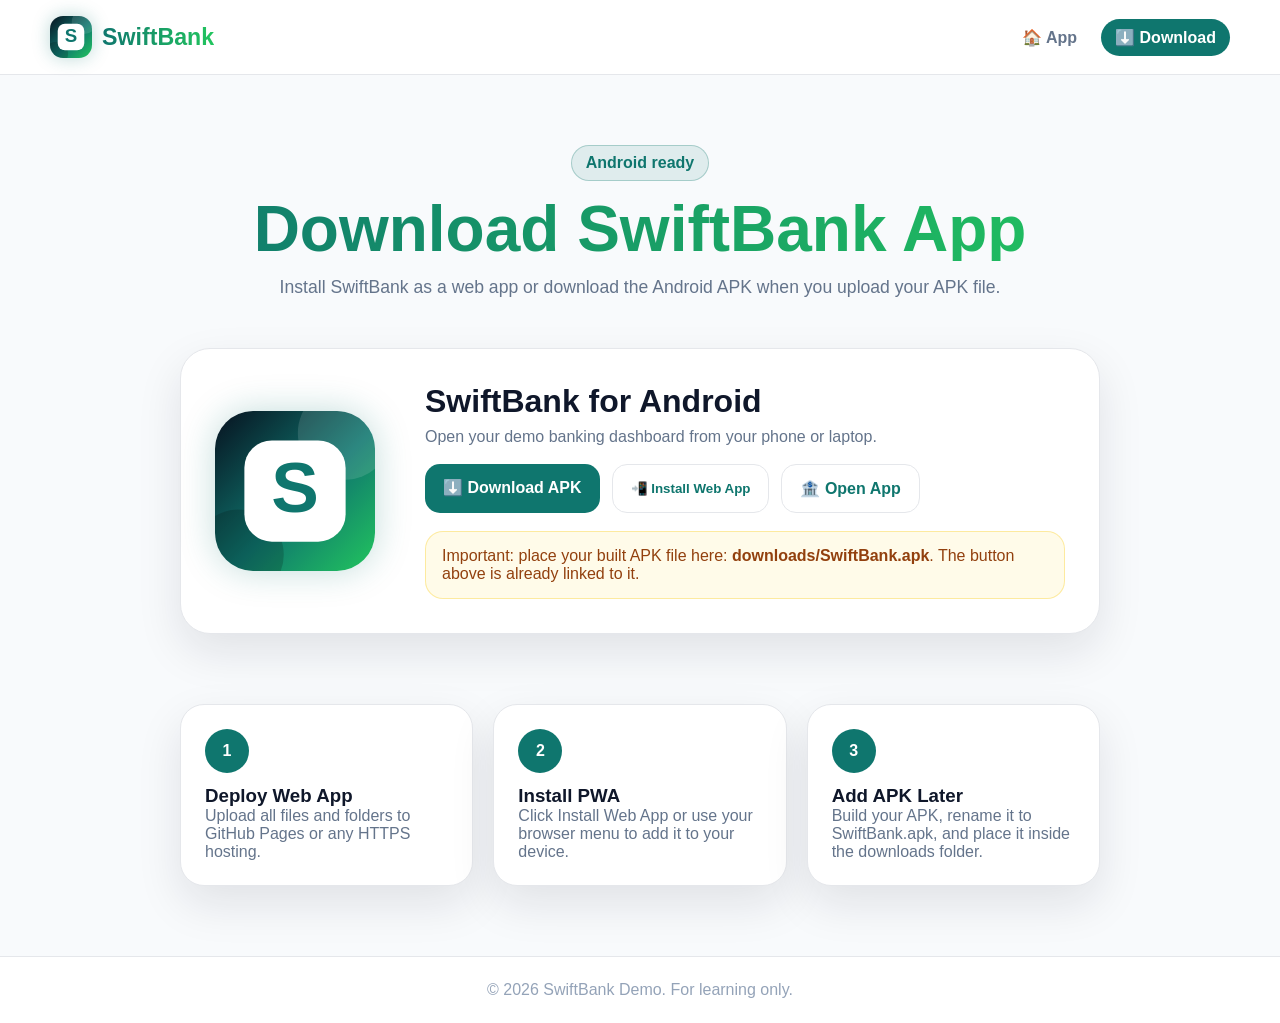
==== download.html @ e8e4bf9a "Add files via upload" ====
<!DOCTYPE html>
<html lang="en">
<head>
  <link rel="icon" type="image/svg+xml" href="assets/swiftbank-logo.svg">
  <link rel="manifest" href="manifest.json">
  <meta name="theme-color" content="#0f766e">
  <meta name="apple-mobile-web-app-capable" content="yes">
  <meta name="mobile-web-app-capable" content="yes">
  <meta charset="UTF-8">
  <meta name="viewport" content="width=device-width, initial-scale=1.0, viewport-fit=cover">
  <title>Download SwiftBank App</title>
  <link rel="stylesheet" href="style.css">
</head>
<body>
  <header class="site-header">
    <nav class="navbar">
      <a href="index.html" class="nav-logo">
        <img src="assets/swiftbank-logo.svg" alt="SwiftBank Logo">
        <span>SwiftBank</span>
      </a>
      <button class="menu-toggle" aria-label="Open navigation menu"><span></span><span></span><span></span></button>
      <ul class="nav-menu">
        <li><a href="index.html" class="nav-link">🏠 App</a></li>
        <li><a href="download.html" class="nav-link active">⬇️ Download</a></li>
      </ul>
    </nav>
  </header>

  <main>
    <section class="download-hero">
      <span class="eyebrow">Android ready</span>
      <h1>Download SwiftBank App</h1>
      <p>Install SwiftBank as a web app or download the Android APK when you upload your APK file.</p>
    </section>

    <section class="download-card">
      <img class="app-icon" src="assets/swiftbank-logo.svg" alt="SwiftBank App Logo">
      <div class="download-info">
        <h2>SwiftBank for Android</h2>
        <p>Open your demo banking dashboard from your phone or laptop.</p>
        <div class="button-row">
          <a class="btn btn-primary" href="downloads/SwiftBank.apk" download>⬇️ Download APK</a>
          <button class="btn btn-ghost" id="pwaInstallBtn">📲 Install Web App</button>
          <a class="btn btn-ghost" href="index.html">🏦 Open App</a>
        </div>
        <div class="notice">
          Important: place your built APK file here: <strong>downloads/SwiftBank.apk</strong>. The button above is already linked to it.
        </div>
      </div>
    </section>

    <section class="steps">
      <article class="step"><span>1</span><h3>Deploy Web App</h3><p>Upload all files and folders to GitHub Pages or any HTTPS hosting.</p></article>
      <article class="step"><span>2</span><h3>Install PWA</h3><p>Click Install Web App or use your browser menu to add it to your device.</p></article>
      <article class="step"><span>3</span><h3>Add APK Later</h3><p>Build your APK, rename it to SwiftBank.apk, and place it inside the downloads folder.</p></article>
    </section>
  </main>

  <footer class="footer">© 2026 SwiftBank Demo. For learning only.</footer>

  <script>
    const toggle=document.querySelector(".menu-toggle");
    const menu=document.querySelector(".nav-menu");
    if(toggle&&menu){toggle.addEventListener("click",()=>menu.classList.toggle("show"));}

    const pwaInstallBtn=document.getElementById("pwaInstallBtn");
    let deferredPrompt=null;

    window.addEventListener("beforeinstallprompt",(event)=>{
      event.preventDefault();
      deferredPrompt=event;
      if(pwaInstallBtn)pwaInstallBtn.style.display="inline-block";
    });

    if(pwaInstallBtn){
      pwaInstallBtn.addEventListener("click",async()=>{
        if(!deferredPrompt){
          alert("Use your browser menu and choose 'Add to Home screen' or 'Install app'.");
          return;
        }
        deferredPrompt.prompt();
        await deferredPrompt.userChoice;
        deferredPrompt=null;
      });
    }

    if("serviceWorker" in navigator){
      window.addEventListener("load",()=>navigator.serviceWorker.register("service-worker.js").catch(()=>{}));
    }
  </script>
</body>
</html>
---- style.css ----
*{margin:0;padding:0;box-sizing:border-box}
:root{--bg:#020617;--panel:#fff;--soft:#f1f5f9;--text:#0f172a;--muted:#64748b;--green:#0f766e;--green2:#22c55e;--dark:#07111f;--red:#dc2626;--border:#e5e7eb;--shadow:0 18px 45px rgba(15,23,42,.10)}
body{font-family:"Segoe UI",Arial,sans-serif;min-height:100vh;background:#f8fafc;color:var(--text);overflow-x:hidden}
.site-header{position:sticky;top:0;z-index:50;background:rgba(255,255,255,.92);backdrop-filter:blur(18px);border-bottom:1px solid var(--border)}
.navbar{width:min(1180px,94%);margin:auto;min-height:74px;display:flex;align-items:center;justify-content:space-between}
.nav-logo{display:flex;align-items:center;gap:10px;text-decoration:none;color:var(--text);font-size:1.45rem;font-weight:900}
.nav-logo img{width:42px;height:42px;border-radius:13px;box-shadow:0 0 18px rgba(15,118,110,.28)}
.nav-logo span{background:linear-gradient(90deg,var(--green),var(--green2));-webkit-background-clip:text;-webkit-text-fill-color:transparent}
.nav-menu{list-style:none;display:flex;gap:10px;align-items:center}.nav-link{color:var(--muted);text-decoration:none;padding:10px 14px;border-radius:999px;font-weight:800;transition:.25s}.nav-link:hover,.nav-link.active{color:white;background:var(--green)}
.menu-toggle{display:none;background:transparent;border:0;cursor:pointer}.menu-toggle span{display:block;width:26px;height:3px;background:var(--text);margin:5px 0;border-radius:99px}
.page{min-height:calc(100vh - 74px);display:none}.page.active{display:block}
.btn{border:0;border-radius:15px;padding:14px 18px;font-weight:900;cursor:pointer;transition:.25s;text-decoration:none;display:inline-block;text-align:center}
.btn-primary{background:var(--green);color:white}.btn-primary:hover{background:#115e59;transform:translateY(-2px)}
.btn-dark{background:#111827;color:white}.btn-dark:hover{transform:translateY(-2px)}
.btn-ghost{background:white;color:var(--green);border:1px solid var(--border)}.btn-ghost:hover{border-color:var(--green);transform:translateY(-2px)}
.btn-danger{background:#fee2e2;color:#991b1b;margin-top:12px}
.login-page{min-height:100vh;display:none;align-items:center;justify-content:center;padding:20px;background:radial-gradient(circle at 20% 15%,rgba(34,197,94,.22),transparent 28%),linear-gradient(135deg,#07111f,#0f766e)}
.login-page.active{display:flex}.login-card{width:100%;max-width:430px;min-height:700px;border-radius:30px;padding:30px 24px;background:linear-gradient(160deg,#06202e,#0f766e);color:white;box-shadow:0 25px 80px rgba(0,0,0,.35);display:flex;flex-direction:column;justify-content:center;position:relative;overflow:hidden}.login-card:before{content:"";position:absolute;width:230px;height:230px;right:-80px;top:-80px;border-radius:50%;background:rgba(255,255,255,.08)}.login-content{position:relative;z-index:2}.brand{text-align:center;margin-bottom:32px}.brand-logo{width:82px;height:82px;margin:0 auto 14px}.brand-logo img{width:100%;height:100%;border-radius:24px;box-shadow:0 12px 35px rgba(0,0,0,.25)}.brand h1{font-size:32px}.brand p{color:#ccfbf1}.form-group{margin-bottom:16px}label{display:block;font-size:13px;margin-bottom:7px;font-weight:800}input,select{width:100%;padding:15px;border:1px solid #d1d5db;border-radius:15px;outline:0;font-size:15px;background:white}input:focus,select:focus{border-color:var(--green);box-shadow:0 0 0 3px rgba(15,118,110,.16)}.login-card input{border:0}.demo-note{margin-top:18px;font-size:12px;color:#ccfbf1;text-align:center;line-height:1.5}
.app-shell{min-height:calc(100vh - 74px)}.screen{display:none;animation:fadeIn .25s ease;padding:34px 34px 105px;min-height:calc(100vh - 74px)}.screen.active{display:block}@keyframes fadeIn{from{opacity:0;transform:translateY(8px)}to{opacity:1;transform:translateY(0)}}
.topbar{display:flex;align-items:center;justify-content:space-between;margin-bottom:22px;gap:15px}.user-box h2{font-size:28px}.user-box p{color:var(--muted);font-size:14px;margin-top:4px}.top-actions{display:flex;align-items:center;gap:10px}.install-small{display:none}.avatar{width:48px;height:48px;border-radius:50%;background:var(--green);color:white;display:grid;place-items:center;font-weight:900;flex-shrink:0}
.card{background:linear-gradient(135deg,#0f766e,#064e3b);color:white;border-radius:24px;padding:26px;box-shadow:0 15px 35px rgba(15,118,110,.25);margin-bottom:22px;position:relative;overflow:hidden;min-height:245px;display:flex;flex-direction:column;justify-content:space-between}.card:after{content:"";position:absolute;width:200px;height:200px;border-radius:50%;background:rgba(255,255,255,.08);right:-70px;top:-60px}.card small{color:#ccfbf1;font-size:14px}.balance-row{display:flex;justify-content:space-between;align-items:center;gap:14px;margin-top:12px;position:relative;z-index:2}.balance{font-size:48px;font-weight:900;letter-spacing:-1px;word-break:break-word}.hide-btn{background:rgba(255,255,255,.2);color:white;border:0;padding:10px 16px;border-radius:14px;cursor:pointer;font-size:14px;font-weight:800;min-width:80px;position:relative;z-index:3}.card-number{margin-top:25px;display:flex;justify-content:space-between;font-size:15px;letter-spacing:2px;color:#ecfeff;position:relative;z-index:2}
.quick-actions{display:grid;grid-template-columns:repeat(4,1fr);gap:16px;margin-bottom:22px}.action{background:white;border-radius:18px;padding:20px 12px;text-align:center;box-shadow:var(--shadow);cursor:pointer;transition:.2s;border:1px solid var(--border);min-height:120px;display:flex;flex-direction:column;justify-content:center}.action:hover{transform:translateY(-2px);border-color:var(--green)}.action span{font-size:34px;margin-bottom:8px}.action p{font-size:13px;color:#334155;font-weight:800}
.section-title{display:flex;justify-content:space-between;align-items:center;margin:12px 0}.section-title h3{font-size:20px}.section-title button{background:none;border:0;color:var(--green);font-weight:900;cursor:pointer}.transaction{display:flex;align-items:center;justify-content:space-between;background:white;border-radius:18px;padding:16px;margin-bottom:10px;box-shadow:0 8px 20px rgba(15,23,42,.05);gap:12px}.transaction-left{display:flex;align-items:center;gap:12px}.transaction-icon{width:44px;height:44px;border-radius:14px;display:grid;place-items:center;background:#ecfdf5;color:var(--green);font-size:20px;flex-shrink:0}.transaction-info h4{font-size:15px;margin-bottom:4px}.transaction-info p{font-size:12px;color:var(--muted)}.amount{font-weight:900;font-size:14px;white-space:nowrap}.credit{color:#16a34a}.debit{color:#dc2626}
.bottom-nav{position:fixed;bottom:0;left:0;width:100%;background:white;display:grid;grid-template-columns:repeat(4,1fr);border-top:1px solid var(--border);padding:8px 0 12px;z-index:5}.nav-item{text-align:center;color:#94a3b8;font-size:11px;cursor:pointer;font-weight:800}.nav-item span{display:block;font-size:20px;margin-bottom:4px}.nav-item.active{color:var(--green)}
.transfer-box,.settings-box,.analytics-box{background:white;padding:24px;border-radius:22px;box-shadow:var(--shadow);margin-bottom:16px;width:100%}.success-message,.danger-message{display:none;padding:13px;border-radius:14px;margin-bottom:15px;font-size:14px;font-weight:800}.success-message{background:#dcfce7;color:#166534}.danger-message{background:#fee2e2;color:#991b1b}.stat-grid{display:grid;grid-template-columns:repeat(4,1fr);gap:16px}.stat{background:var(--soft);border-radius:18px;padding:20px;min-height:130px;display:flex;flex-direction:column;justify-content:center}.stat p{color:var(--muted);font-size:13px;margin-bottom:8px}.stat h3{font-size:24px}.small-warning{font-size:12px;color:var(--muted);line-height:1.5;margin-top:12px;background:var(--soft);padding:12px;border-radius:14px}
.pin-modal,.loading-overlay{position:fixed;inset:0;display:none;align-items:center;justify-content:center;z-index:100;padding:20px}.pin-modal{background:rgba(15,23,42,.72)}.loading-overlay{background:rgba(6,32,46,.94);color:white;flex-direction:column;gap:14px}.pin-modal.active,.loading-overlay.active{display:flex}.pin-box{width:100%;max-width:360px;background:white;border-radius:24px;padding:22px;box-shadow:0 25px 70px rgba(0,0,0,.35)}.pin-box h3{font-size:20px;margin-bottom:6px}.pin-box p{font-size:13px;color:var(--muted);line-height:1.5;margin-bottom:16px}.modal-actions{display:grid;grid-template-columns:1fr 1fr;gap:10px;margin-top:10px}.spinner{width:44px;height:44px;border:4px solid rgba(255,255,255,.25);border-top-color:white;border-radius:50%;animation:spin .8s linear infinite}@keyframes spin{to{transform:rotate(360deg)}}
.download-hero{width:min(1050px,92%);margin:auto;padding:70px 0 30px;text-align:center}.eyebrow{display:inline-block;color:var(--green);background:rgba(15,118,110,.1);border:1px solid rgba(15,118,110,.28);padding:8px 14px;border-radius:999px;margin-bottom:16px;font-weight:900}.download-hero h1{font-size:clamp(2.3rem,5vw,4.4rem);line-height:1;margin-bottom:16px;background:linear-gradient(90deg,var(--green),var(--green2));-webkit-background-clip:text;-webkit-text-fill-color:transparent}.download-hero p{color:var(--muted);font-size:1.1rem;max-width:760px;margin:auto}.download-card{width:min(920px,92%);margin:20px auto 70px;padding:34px;border-radius:30px;background:white;border:1px solid var(--border);box-shadow:var(--shadow);display:grid;grid-template-columns:180px 1fr;gap:30px;align-items:center}.app-icon{width:160px;height:160px;border-radius:38px;box-shadow:0 0 35px rgba(15,118,110,.25)}.download-info h2{font-size:2rem;margin-bottom:8px}.download-info p{color:var(--muted);margin-bottom:18px}.button-row{display:flex;gap:12px;flex-wrap:wrap}.notice{margin-top:18px;padding:15px 16px;border-radius:18px;border:1px solid rgba(250,204,21,.35);background:rgba(250,204,21,.09);color:#92400e}.steps{width:min(920px,92%);margin:0 auto 70px;display:grid;grid-template-columns:repeat(3,1fr);gap:20px}.step{padding:24px;border-radius:24px;background:white;border:1px solid var(--border);box-shadow:var(--shadow)}.step span{display:grid;place-items:center;width:44px;height:44px;border-radius:50%;background:var(--green);color:white;font-weight:900;margin-bottom:12px}.step p{color:var(--muted)}
.footer{text-align:center;color:#94a3b8;padding:24px 10px;border-top:1px solid var(--border);background:white}
@media(min-width:760px){#homeScreen.active{display:grid;grid-template-columns:minmax(0,1.2fr) minmax(360px,.8fr);gap:28px;align-items:start}.home-left,.home-right{width:100%}#transferScreen .transfer-box{display:grid;grid-template-columns:repeat(2,1fr);gap:18px;align-items:end}#transferScreen .transfer-box .btn,#transferScreen .transfer-box .small-warning{grid-column:span 2}#analyticsScreen .analytics-box,#settingsScreen .settings-box{min-height:430px}}
@media(max-width:820px){.menu-toggle{display:block}.nav-menu{position:absolute;top:74px;left:4%;right:4%;display:none;flex-direction:column;padding:16px;background:white;border:1px solid var(--border);border-radius:18px;box-shadow:var(--shadow)}.nav-menu.show{display:flex}.download-card{grid-template-columns:1fr;text-align:center}.app-icon{margin:auto}.button-row{justify-content:center}.steps{grid-template-columns:1fr}}
@media(max-width:759px){.navbar{width:92%}.login-page{padding:0}.login-card{min-height:100vh;max-width:100%;border-radius:0}.screen{padding:24px 24px 90px}.user-box h2{font-size:22px}.topbar{align-items:flex-start}.top-actions{gap:6px}.install-small{padding:9px 10px;font-size:12px}.balance{font-size:32px}.card{min-height:auto;padding:22px}.quick-actions{grid-template-columns:repeat(4,1fr);gap:12px}.action{min-height:auto;padding:14px 8px}.action span{font-size:23px}.action p{font-size:11px}.stat-grid{grid-template-columns:repeat(2,1fr);gap:12px}.stat h3{font-size:20px}}
@media(max-width:420px){.nav-logo span{font-size:1.2rem}.nav-logo img{width:36px;height:36px}.quick-actions{grid-template-columns:repeat(2,1fr)}.transaction{align-items:flex-start}.amount{font-size:13px}}
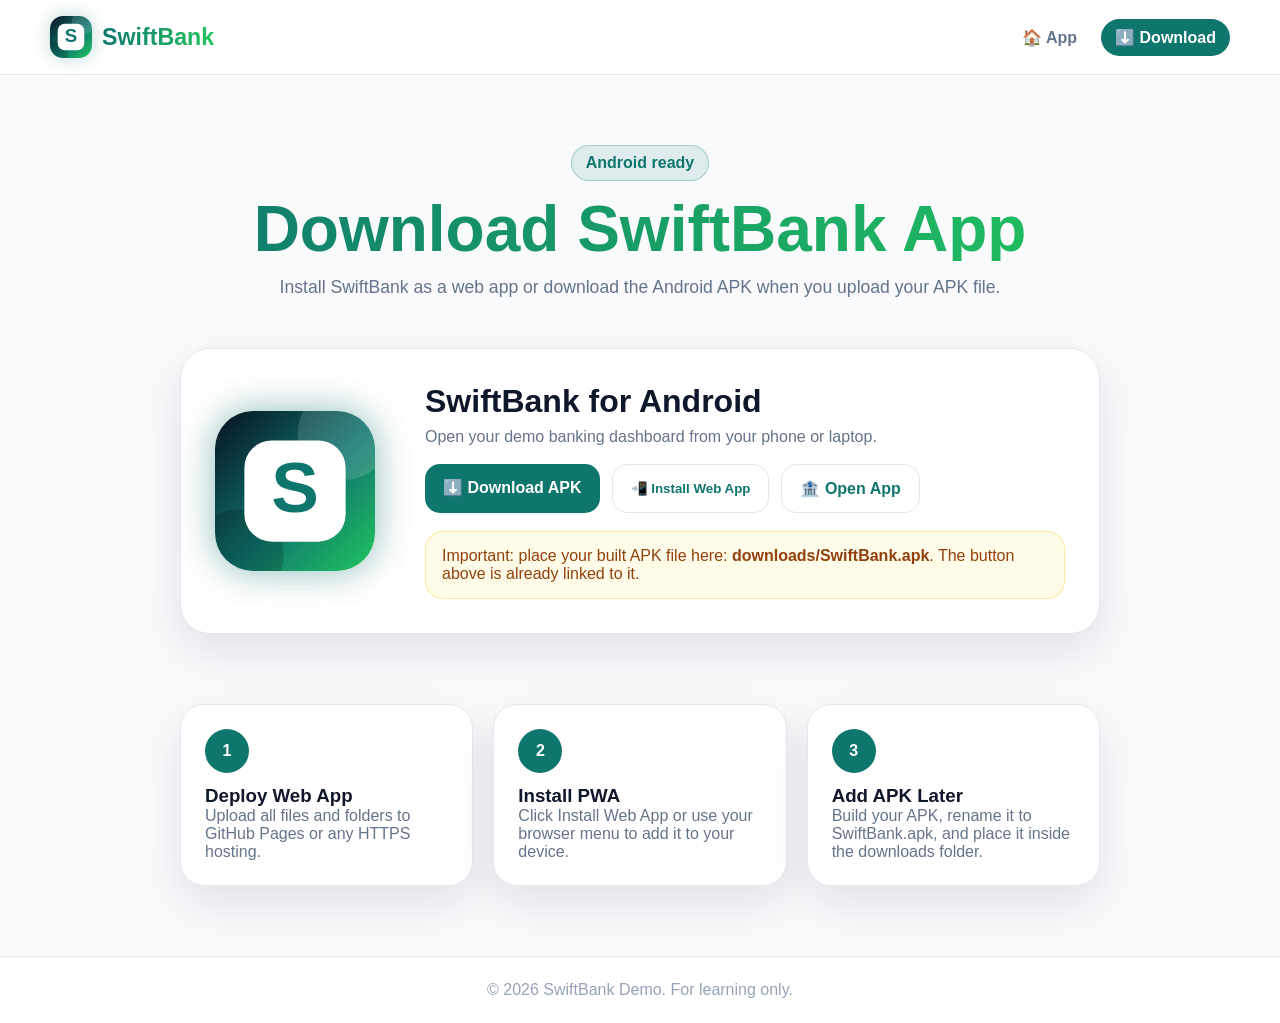
==== commit 3e90df80: "Add files via upload" ====
--- a/download.html
+++ b/download.html
@@ -1,7 +1,7 @@
 <!DOCTYPE html>
 <html lang="en">
 <head>
-  <link rel="icon" type="image/svg+xml" href="assets/swiftbank-logo.svg">
+  <link rel="icon" type="image/svg+xml" href="data:image/svg+xml,<svg xmlns='http://www.w3.org/2000/svg' viewBox='0 0 512 512'><rect width='512' height='512' rx='108' fill='%230f766e'/><rect x='94' y='94' width='324' height='324' rx='88' fill='white'/><text x='256' y='322' text-anchor='middle' font-family='Arial' font-size='228' font-weight='900' fill='%230f766e'>S</text></svg>">
   <link rel="manifest" href="manifest.json">
   <meta name="theme-color" content="#0f766e">
   <meta name="apple-mobile-web-app-capable" content="yes">
@@ -15,7 +15,20 @@
   <header class="site-header">
     <nav class="navbar">
       <a href="index.html" class="nav-logo">
-        <img src="assets/swiftbank-logo.svg" alt="SwiftBank Logo">
+        <svg class="swift-logo-svg" width="42" height="42" viewBox="0 0 512 512" xmlns="http://www.w3.org/2000/svg" aria-label="SwiftBank Logo" role="img">
+  <defs>
+    <linearGradient id="swiftGradient" x1="0" y1="0" x2="1" y2="1">
+      <stop offset="0%" stop-color="#07111f"/>
+      <stop offset="55%" stop-color="#0f766e"/>
+      <stop offset="100%" stop-color="#22c55e"/>
+    </linearGradient>
+  </defs>
+  <rect width="512" height="512" rx="108" fill="url(#swiftGradient)"/>
+  <circle cx="415" cy="70" r="150" fill="rgba(255,255,255,0.14)"/>
+  <circle cx="75" cy="460" r="145" fill="rgba(0,0,0,0.18)"/>
+  <rect x="94" y="94" width="324" height="324" rx="88" fill="#ffffff"/>
+  <text x="256" y="322" text-anchor="middle" font-family="Arial, Helvetica, sans-serif" font-size="228" font-weight="900" fill="#0f766e">S</text>
+</svg>
         <span>SwiftBank</span>
       </a>
       <button class="menu-toggle" aria-label="Open navigation menu"><span></span><span></span><span></span></button>
@@ -34,7 +47,20 @@
     </section>
 
     <section class="download-card">
-      <img class="app-icon" src="assets/swiftbank-logo.svg" alt="SwiftBank App Logo">
+      <div class="app-icon inline-app-icon"><svg class="swift-logo-svg" width="82" height="82" viewBox="0 0 512 512" xmlns="http://www.w3.org/2000/svg" aria-label="SwiftBank Logo" role="img">
+  <defs>
+    <linearGradient id="swiftGradient" x1="0" y1="0" x2="1" y2="1">
+      <stop offset="0%" stop-color="#07111f"/>
+      <stop offset="55%" stop-color="#0f766e"/>
+      <stop offset="100%" stop-color="#22c55e"/>
+    </linearGradient>
+  </defs>
+  <rect width="512" height="512" rx="108" fill="url(#swiftGradient)"/>
+  <circle cx="415" cy="70" r="150" fill="rgba(255,255,255,0.14)"/>
+  <circle cx="75" cy="460" r="145" fill="rgba(0,0,0,0.18)"/>
+  <rect x="94" y="94" width="324" height="324" rx="88" fill="#ffffff"/>
+  <text x="256" y="322" text-anchor="middle" font-family="Arial, Helvetica, sans-serif" font-size="228" font-weight="900" fill="#0f766e">S</text>
+</svg></div>
       <div class="download-info">
         <h2>SwiftBank for Android</h2>
         <p>Open your demo banking dashboard from your phone or laptop.</p>
--- a/style.css
+++ b/style.css
@@ -31,3 +31,38 @@
 @media(max-width:820px){.menu-toggle{display:block}.nav-menu{position:absolute;top:74px;left:4%;right:4%;display:none;flex-direction:column;padding:16px;background:white;border:1px solid var(--border);border-radius:18px;box-shadow:var(--shadow)}.nav-menu.show{display:flex}.download-card{grid-template-columns:1fr;text-align:center}.app-icon{margin:auto}.button-row{justify-content:center}.steps{grid-template-columns:1fr}}
 @media(max-width:759px){.navbar{width:92%}.login-page{padding:0}.login-card{min-height:100vh;max-width:100%;border-radius:0}.screen{padding:24px 24px 90px}.user-box h2{font-size:22px}.topbar{align-items:flex-start}.top-actions{gap:6px}.install-small{padding:9px 10px;font-size:12px}.balance{font-size:32px}.card{min-height:auto;padding:22px}.quick-actions{grid-template-columns:repeat(4,1fr);gap:12px}.action{min-height:auto;padding:14px 8px}.action span{font-size:23px}.action p{font-size:11px}.stat-grid{grid-template-columns:repeat(2,1fr);gap:12px}.stat h3{font-size:20px}}
 @media(max-width:420px){.nav-logo span{font-size:1.2rem}.nav-logo img{width:36px;height:36px}.quick-actions{grid-template-columns:repeat(2,1fr)}.transaction{align-items:flex-start}.amount{font-size:13px}}
+
+
+/* INLINE LOGO FIX */
+.swift-logo-svg {
+  width: 42px;
+  height: 42px;
+  border-radius: 13px;
+  box-shadow: 0 0 18px rgba(15,118,110,.28);
+  flex-shrink: 0;
+  display: block;
+}
+.brand-logo {
+  display: grid;
+  place-items: center;
+}
+.brand-logo .swift-logo-svg {
+  width: 82px;
+  height: 82px;
+  border-radius: 24px;
+  box-shadow: 0 12px 35px rgba(0,0,0,.25);
+}
+.inline-app-icon {
+  display: grid;
+  place-items: center;
+  background: transparent;
+}
+.inline-app-icon .swift-logo-svg {
+  width: 160px;
+  height: 160px;
+  border-radius: 38px;
+  box-shadow: 0 0 35px rgba(15,118,110,.25);
+}
+.nav-logo img {
+  display: none;
+}
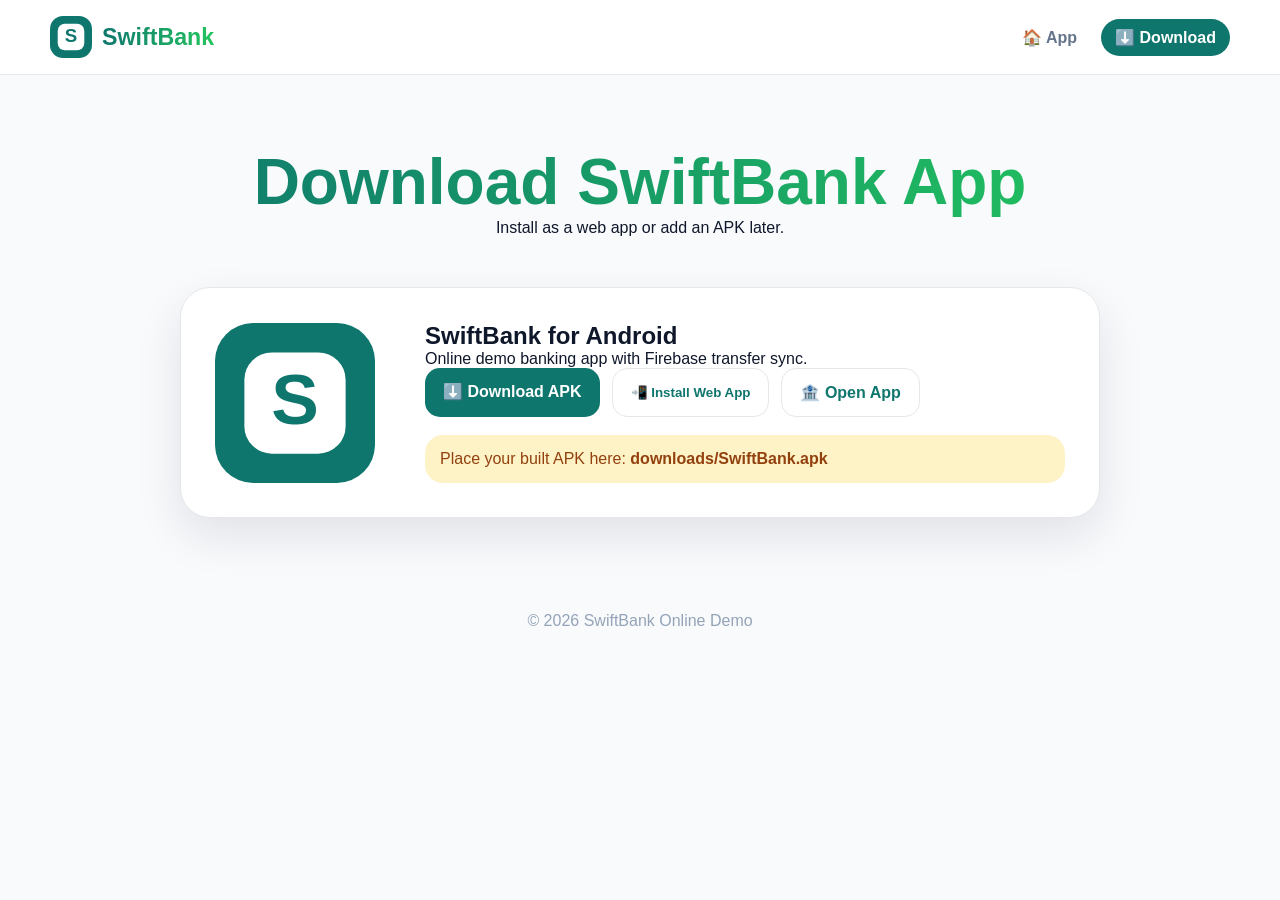
==== commit de637dbc: "Add files via upload" ====
--- a/download.html
+++ b/download.html
@@ -1,118 +1,64 @@
 <!DOCTYPE html>
 <html lang="en">
 <head>
-  <link rel="icon" type="image/svg+xml" href="data:image/svg+xml,<svg xmlns='http://www.w3.org/2000/svg' viewBox='0 0 512 512'><rect width='512' height='512' rx='108' fill='%230f766e'/><rect x='94' y='94' width='324' height='324' rx='88' fill='white'/><text x='256' y='322' text-anchor='middle' font-family='Arial' font-size='228' font-weight='900' fill='%230f766e'>S</text></svg>">
+  <link rel="icon" type="image/svg+xml" href="assets/swiftbank-logo.svg">
   <link rel="manifest" href="manifest.json">
   <meta name="theme-color" content="#0f766e">
-  <meta name="apple-mobile-web-app-capable" content="yes">
-  <meta name="mobile-web-app-capable" content="yes">
   <meta charset="UTF-8">
-  <meta name="viewport" content="width=device-width, initial-scale=1.0, viewport-fit=cover">
-  <title>Download SwiftBank App</title>
+  <meta name="viewport" content="width=device-width, initial-scale=1.0">
+  <title>Download SwiftBank</title>
   <link rel="stylesheet" href="style.css">
 </head>
 <body>
-  <header class="site-header">
-    <nav class="navbar">
-      <a href="index.html" class="nav-logo">
-        <svg class="swift-logo-svg" width="42" height="42" viewBox="0 0 512 512" xmlns="http://www.w3.org/2000/svg" aria-label="SwiftBank Logo" role="img">
-  <defs>
-    <linearGradient id="swiftGradient" x1="0" y1="0" x2="1" y2="1">
-      <stop offset="0%" stop-color="#07111f"/>
-      <stop offset="55%" stop-color="#0f766e"/>
-      <stop offset="100%" stop-color="#22c55e"/>
-    </linearGradient>
-  </defs>
-  <rect width="512" height="512" rx="108" fill="url(#swiftGradient)"/>
-  <circle cx="415" cy="70" r="150" fill="rgba(255,255,255,0.14)"/>
-  <circle cx="75" cy="460" r="145" fill="rgba(0,0,0,0.18)"/>
-  <rect x="94" y="94" width="324" height="324" rx="88" fill="#ffffff"/>
-  <text x="256" y="322" text-anchor="middle" font-family="Arial, Helvetica, sans-serif" font-size="228" font-weight="900" fill="#0f766e">S</text>
-</svg>
-        <span>SwiftBank</span>
-      </a>
-      <button class="menu-toggle" aria-label="Open navigation menu"><span></span><span></span><span></span></button>
-      <ul class="nav-menu">
-        <li><a href="index.html" class="nav-link">🏠 App</a></li>
-        <li><a href="download.html" class="nav-link active">⬇️ Download</a></li>
-      </ul>
-    </nav>
-  </header>
+<header class="site-header"><nav class="navbar"><a href="index.html" class="nav-logo"><img src="assets/swiftbank-logo.svg"><span>SwiftBank</span></a><ul class="nav-menu"><li><a class="nav-link" href="index.html">🏠 App</a></li><li><a class="nav-link active" href="download.html">⬇️ Download</a></li></ul></nav></header>
+<main><section class="download-hero"><h1>Download SwiftBank App</h1><p>Install as a web app or add an APK later.</p></section><section class="download-card"><img class="app-icon" src="assets/swiftbank-logo.svg"><div><h2>SwiftBank for Android</h2><p>Online demo banking app with Firebase transfer sync.</p><div class="button-row" id="downloadButtons"><a class="btn btn-primary" id="apkDownloadBtn" href="downloads/SwiftBank.apk" download>⬇️ Download APK</a><button class="btn btn-ghost" id="pwaInstallBtn">📲 Install Web App</button><a class="btn btn-ghost" href="index.html">🏦 Open App</a></div><div id="installedNotice" class="notice" style="display:none;">✅ SwiftBank is already installed on this device. Use the app from your home screen or app launcher.</div><div class="notice">Place your built APK here: <strong>downloads/SwiftBank.apk</strong></div></div></section></main><footer class="footer">© 2026 SwiftBank Online Demo</footer>
+<script>
+let d=null;
+const pwaInstallBtn=document.getElementById('pwaInstallBtn');
+const downloadButtons=document.getElementById('downloadButtons');
+const installedNotice=document.getElementById('installedNotice');
 
-  <main>
-    <section class="download-hero">
-      <span class="eyebrow">Android ready</span>
-      <h1>Download SwiftBank App</h1>
-      <p>Install SwiftBank as a web app or download the Android APK when you upload your APK file.</p>
-    </section>
+function isInstalledMode(){
+  return window.matchMedia('(display-mode: standalone)').matches || window.navigator.standalone===true || localStorage.getItem('swiftbank_app_installed')==='yes';
+}
 
-    <section class="download-card">
-      <div class="app-icon inline-app-icon"><svg class="swift-logo-svg" width="82" height="82" viewBox="0 0 512 512" xmlns="http://www.w3.org/2000/svg" aria-label="SwiftBank Logo" role="img">
-  <defs>
-    <linearGradient id="swiftGradient" x1="0" y1="0" x2="1" y2="1">
-      <stop offset="0%" stop-color="#07111f"/>
-      <stop offset="55%" stop-color="#0f766e"/>
-      <stop offset="100%" stop-color="#22c55e"/>
-    </linearGradient>
-  </defs>
-  <rect width="512" height="512" rx="108" fill="url(#swiftGradient)"/>
-  <circle cx="415" cy="70" r="150" fill="rgba(255,255,255,0.14)"/>
-  <circle cx="75" cy="460" r="145" fill="rgba(0,0,0,0.18)"/>
-  <rect x="94" y="94" width="324" height="324" rx="88" fill="#ffffff"/>
-  <text x="256" y="322" text-anchor="middle" font-family="Arial, Helvetica, sans-serif" font-size="228" font-weight="900" fill="#0f766e">S</text>
-</svg></div>
-      <div class="download-info">
-        <h2>SwiftBank for Android</h2>
-        <p>Open your demo banking dashboard from your phone or laptop.</p>
-        <div class="button-row">
-          <a class="btn btn-primary" href="downloads/SwiftBank.apk" download>⬇️ Download APK</a>
-          <button class="btn btn-ghost" id="pwaInstallBtn">📲 Install Web App</button>
-          <a class="btn btn-ghost" href="index.html">🏦 Open App</a>
-        </div>
-        <div class="notice">
-          Important: place your built APK file here: <strong>downloads/SwiftBank.apk</strong>. The button above is already linked to it.
-        </div>
-      </div>
-    </section>
+function updateDownloadPage(){
+  if(isInstalledMode()){
+    if(downloadButtons)downloadButtons.style.display='none';
+    if(installedNotice)installedNotice.style.display='block';
+  }else{
+    if(downloadButtons)downloadButtons.style.display='flex';
+    if(installedNotice)installedNotice.style.display='none';
+  }
+}
 
-    <section class="steps">
-      <article class="step"><span>1</span><h3>Deploy Web App</h3><p>Upload all files and folders to GitHub Pages or any HTTPS hosting.</p></article>
-      <article class="step"><span>2</span><h3>Install PWA</h3><p>Click Install Web App or use your browser menu to add it to your device.</p></article>
-      <article class="step"><span>3</span><h3>Add APK Later</h3><p>Build your APK, rename it to SwiftBank.apk, and place it inside the downloads folder.</p></article>
-    </section>
-  </main>
+window.addEventListener('beforeinstallprompt',e=>{
+  e.preventDefault();
+  d=e;
+  updateDownloadPage();
+});
 
-  <footer class="footer">© 2026 SwiftBank Demo. For learning only.</footer>
+if(pwaInstallBtn){
+  pwaInstallBtn.onclick=async()=>{
+    if(!d)return alert('Use browser menu: Add to Home screen / Install app.');
+    d.prompt();
+    await d.userChoice;
+    d=null;
+    updateDownloadPage();
+  };
+}
 
-  <script>
-    const toggle=document.querySelector(".menu-toggle");
-    const menu=document.querySelector(".nav-menu");
-    if(toggle&&menu){toggle.addEventListener("click",()=>menu.classList.toggle("show"));}
+window.addEventListener('appinstalled',()=>{
+  localStorage.setItem('swiftbank_app_installed','yes');
+  updateDownloadPage();
+});
 
-    const pwaInstallBtn=document.getElementById("pwaInstallBtn");
-    let deferredPrompt=null;
+window.matchMedia('(display-mode: standalone)').addEventListener?.('change',updateDownloadPage);
 
-    window.addEventListener("beforeinstallprompt",(event)=>{
-      event.preventDefault();
-      deferredPrompt=event;
-      if(pwaInstallBtn)pwaInstallBtn.style.display="inline-block";
-    });
+updateDownloadPage();
 
-    if(pwaInstallBtn){
-      pwaInstallBtn.addEventListener("click",async()=>{
-        if(!deferredPrompt){
-          alert("Use your browser menu and choose 'Add to Home screen' or 'Install app'.");
-          return;
-        }
-        deferredPrompt.prompt();
-        await deferredPrompt.userChoice;
-        deferredPrompt=null;
-      });
-    }
-
-    if("serviceWorker" in navigator){
-      window.addEventListener("load",()=>navigator.serviceWorker.register("service-worker.js").catch(()=>{}));
-    }
-  </script>
-</body>
-</html>
+if('serviceWorker'in navigator){
+  window.addEventListener('load',()=>navigator.serviceWorker.register('service-worker.js'));
+}
+</script>
+</body></html>
--- a/style.css
+++ b/style.css
@@ -1,68 +1,35 @@
 
 *{margin:0;padding:0;box-sizing:border-box}
-:root{--bg:#020617;--panel:#fff;--soft:#f1f5f9;--text:#0f172a;--muted:#64748b;--green:#0f766e;--green2:#22c55e;--dark:#07111f;--red:#dc2626;--border:#e5e7eb;--shadow:0 18px 45px rgba(15,23,42,.10)}
+:root{--green:#0f766e;--dark:#07111f;--text:#0f172a;--muted:#64748b;--border:#e5e7eb;--soft:#f1f5f9;--shadow:0 18px 45px rgba(15,23,42,.10)}
 body{font-family:"Segoe UI",Arial,sans-serif;min-height:100vh;background:#f8fafc;color:var(--text);overflow-x:hidden}
 .site-header{position:sticky;top:0;z-index:50;background:rgba(255,255,255,.92);backdrop-filter:blur(18px);border-bottom:1px solid var(--border)}
 .navbar{width:min(1180px,94%);margin:auto;min-height:74px;display:flex;align-items:center;justify-content:space-between}
 .nav-logo{display:flex;align-items:center;gap:10px;text-decoration:none;color:var(--text);font-size:1.45rem;font-weight:900}
-.nav-logo img{width:42px;height:42px;border-radius:13px;box-shadow:0 0 18px rgba(15,118,110,.28)}
-.nav-logo span{background:linear-gradient(90deg,var(--green),var(--green2));-webkit-background-clip:text;-webkit-text-fill-color:transparent}
-.nav-menu{list-style:none;display:flex;gap:10px;align-items:center}.nav-link{color:var(--muted);text-decoration:none;padding:10px 14px;border-radius:999px;font-weight:800;transition:.25s}.nav-link:hover,.nav-link.active{color:white;background:var(--green)}
-.menu-toggle{display:none;background:transparent;border:0;cursor:pointer}.menu-toggle span{display:block;width:26px;height:3px;background:var(--text);margin:5px 0;border-radius:99px}
-.page{min-height:calc(100vh - 74px);display:none}.page.active{display:block}
-.btn{border:0;border-radius:15px;padding:14px 18px;font-weight:900;cursor:pointer;transition:.25s;text-decoration:none;display:inline-block;text-align:center}
-.btn-primary{background:var(--green);color:white}.btn-primary:hover{background:#115e59;transform:translateY(-2px)}
-.btn-dark{background:#111827;color:white}.btn-dark:hover{transform:translateY(-2px)}
-.btn-ghost{background:white;color:var(--green);border:1px solid var(--border)}.btn-ghost:hover{border-color:var(--green);transform:translateY(-2px)}
-.btn-danger{background:#fee2e2;color:#991b1b;margin-top:12px}
-.login-page{min-height:100vh;display:none;align-items:center;justify-content:center;padding:20px;background:radial-gradient(circle at 20% 15%,rgba(34,197,94,.22),transparent 28%),linear-gradient(135deg,#07111f,#0f766e)}
-.login-page.active{display:flex}.login-card{width:100%;max-width:430px;min-height:700px;border-radius:30px;padding:30px 24px;background:linear-gradient(160deg,#06202e,#0f766e);color:white;box-shadow:0 25px 80px rgba(0,0,0,.35);display:flex;flex-direction:column;justify-content:center;position:relative;overflow:hidden}.login-card:before{content:"";position:absolute;width:230px;height:230px;right:-80px;top:-80px;border-radius:50%;background:rgba(255,255,255,.08)}.login-content{position:relative;z-index:2}.brand{text-align:center;margin-bottom:32px}.brand-logo{width:82px;height:82px;margin:0 auto 14px}.brand-logo img{width:100%;height:100%;border-radius:24px;box-shadow:0 12px 35px rgba(0,0,0,.25)}.brand h1{font-size:32px}.brand p{color:#ccfbf1}.form-group{margin-bottom:16px}label{display:block;font-size:13px;margin-bottom:7px;font-weight:800}input,select{width:100%;padding:15px;border:1px solid #d1d5db;border-radius:15px;outline:0;font-size:15px;background:white}input:focus,select:focus{border-color:var(--green);box-shadow:0 0 0 3px rgba(15,118,110,.16)}.login-card input{border:0}.demo-note{margin-top:18px;font-size:12px;color:#ccfbf1;text-align:center;line-height:1.5}
-.app-shell{min-height:calc(100vh - 74px)}.screen{display:none;animation:fadeIn .25s ease;padding:34px 34px 105px;min-height:calc(100vh - 74px)}.screen.active{display:block}@keyframes fadeIn{from{opacity:0;transform:translateY(8px)}to{opacity:1;transform:translateY(0)}}
-.topbar{display:flex;align-items:center;justify-content:space-between;margin-bottom:22px;gap:15px}.user-box h2{font-size:28px}.user-box p{color:var(--muted);font-size:14px;margin-top:4px}.top-actions{display:flex;align-items:center;gap:10px}.install-small{display:none}.avatar{width:48px;height:48px;border-radius:50%;background:var(--green);color:white;display:grid;place-items:center;font-weight:900;flex-shrink:0}
-.card{background:linear-gradient(135deg,#0f766e,#064e3b);color:white;border-radius:24px;padding:26px;box-shadow:0 15px 35px rgba(15,118,110,.25);margin-bottom:22px;position:relative;overflow:hidden;min-height:245px;display:flex;flex-direction:column;justify-content:space-between}.card:after{content:"";position:absolute;width:200px;height:200px;border-radius:50%;background:rgba(255,255,255,.08);right:-70px;top:-60px}.card small{color:#ccfbf1;font-size:14px}.balance-row{display:flex;justify-content:space-between;align-items:center;gap:14px;margin-top:12px;position:relative;z-index:2}.balance{font-size:48px;font-weight:900;letter-spacing:-1px;word-break:break-word}.hide-btn{background:rgba(255,255,255,.2);color:white;border:0;padding:10px 16px;border-radius:14px;cursor:pointer;font-size:14px;font-weight:800;min-width:80px;position:relative;z-index:3}.card-number{margin-top:25px;display:flex;justify-content:space-between;font-size:15px;letter-spacing:2px;color:#ecfeff;position:relative;z-index:2}
-.quick-actions{display:grid;grid-template-columns:repeat(4,1fr);gap:16px;margin-bottom:22px}.action{background:white;border-radius:18px;padding:20px 12px;text-align:center;box-shadow:var(--shadow);cursor:pointer;transition:.2s;border:1px solid var(--border);min-height:120px;display:flex;flex-direction:column;justify-content:center}.action:hover{transform:translateY(-2px);border-color:var(--green)}.action span{font-size:34px;margin-bottom:8px}.action p{font-size:13px;color:#334155;font-weight:800}
-.section-title{display:flex;justify-content:space-between;align-items:center;margin:12px 0}.section-title h3{font-size:20px}.section-title button{background:none;border:0;color:var(--green);font-weight:900;cursor:pointer}.transaction{display:flex;align-items:center;justify-content:space-between;background:white;border-radius:18px;padding:16px;margin-bottom:10px;box-shadow:0 8px 20px rgba(15,23,42,.05);gap:12px}.transaction-left{display:flex;align-items:center;gap:12px}.transaction-icon{width:44px;height:44px;border-radius:14px;display:grid;place-items:center;background:#ecfdf5;color:var(--green);font-size:20px;flex-shrink:0}.transaction-info h4{font-size:15px;margin-bottom:4px}.transaction-info p{font-size:12px;color:var(--muted)}.amount{font-weight:900;font-size:14px;white-space:nowrap}.credit{color:#16a34a}.debit{color:#dc2626}
+.nav-logo img{width:42px;height:42px;border-radius:13px}.nav-logo span{background:linear-gradient(90deg,#0f766e,#22c55e);-webkit-background-clip:text;-webkit-text-fill-color:transparent}
+.nav-menu{list-style:none;display:flex;gap:10px}.nav-link{color:var(--muted);text-decoration:none;padding:10px 14px;border-radius:999px;font-weight:800}.nav-link:hover,.nav-link.active{color:white;background:var(--green)}
+.menu-toggle{display:none;background:transparent;border:0}.menu-toggle span{display:block;width:26px;height:3px;background:var(--text);margin:5px 0;border-radius:99px}
+.btn{border:0;border-radius:15px;padding:14px 18px;font-weight:900;cursor:pointer;text-decoration:none;display:inline-block;text-align:center}
+.btn-primary{background:var(--green);color:white}.btn-dark{background:#111827;color:white}.btn-ghost{background:white;color:var(--green);border:1px solid var(--border)}.btn-danger{background:#fee2e2;color:#991b1b;margin-top:12px}
+.login-page{min-height:100vh;display:none;align-items:center;justify-content:center;padding:20px;background:linear-gradient(135deg,#07111f,#0f766e)}.login-page.active{display:flex}
+.login-card{width:100%;max-width:430px;min-height:700px;border-radius:30px;padding:30px 24px;background:linear-gradient(160deg,#06202e,#0f766e);color:white;box-shadow:0 25px 80px rgba(0,0,0,.35);display:flex;flex-direction:column;justify-content:center}.brand{text-align:center;margin-bottom:32px}.brand img{width:82px;height:82px;border-radius:24px;background:white}.brand h1{font-size:32px}.brand p,.demo-note{color:#ccfbf1}.demo-note{margin-top:18px;font-size:12px;text-align:center;line-height:1.5}
+.form-group{margin-bottom:16px}label{display:block;font-size:13px;margin-bottom:7px;font-weight:800}input,select{width:100%;padding:15px;border:1px solid #d1d5db;border-radius:15px;outline:0;font-size:15px;background:white}
+.page{min-height:100vh;display:none}.page.active{display:block}.screen{display:none;animation:fadeIn .25s ease;padding:34px 34px 105px;min-height:calc(100vh - 74px)}.screen.active{display:block}@keyframes fadeIn{from{opacity:0;transform:translateY(8px)}to{opacity:1;transform:translateY(0)}}
+.topbar{display:flex;align-items:center;justify-content:space-between;margin-bottom:22px;gap:15px}.user-box h2{font-size:28px}.user-box p{color:var(--muted);font-size:14px;margin-top:4px}.top-actions{display:flex;align-items:center;gap:10px}.install-small{display:none}.avatar{width:48px;height:48px;border-radius:50%;background:var(--green);color:white;display:grid;place-items:center;font-weight:900}
+.card{background:linear-gradient(135deg,#0f766e,#064e3b);color:white;border-radius:24px;padding:26px;box-shadow:0 15px 35px rgba(15,118,110,.25);margin-bottom:22px;min-height:245px;display:flex;flex-direction:column;justify-content:space-between}.card small{color:#ccfbf1}.balance-row{display:flex;justify-content:space-between;align-items:center;gap:14px;margin-top:12px}.balance{font-size:48px;font-weight:900}.hide-btn{background:rgba(255,255,255,.2);color:white;border:0;padding:10px 16px;border-radius:14px;cursor:pointer;font-weight:800;min-width:80px}.card-number{margin-top:25px;display:flex;justify-content:space-between;font-size:15px;letter-spacing:2px;color:#ecfeff}
+.quick-actions{display:grid;grid-template-columns:repeat(4,1fr);gap:16px;margin-bottom:22px}.action{background:white;border-radius:18px;padding:20px 12px;text-align:center;box-shadow:var(--shadow);cursor:pointer;border:1px solid var(--border);min-height:120px;display:flex;flex-direction:column;justify-content:center}.action span{font-size:34px;margin-bottom:8px}.action p{font-size:13px;color:#334155;font-weight:800}
+.section-title{display:flex;justify-content:space-between;align-items:center;margin:12px 0}.section-title button{background:none;border:0;color:var(--green);font-weight:900;cursor:pointer}
+.transaction{display:flex;align-items:center;justify-content:space-between;background:white;border-radius:18px;padding:16px;margin-bottom:10px;box-shadow:0 8px 20px rgba(15,23,42,.05);gap:12px;border:1px solid var(--border)}
+.transaction-left{display:flex;align-items:center;gap:12px}.transaction-icon{width:44px;height:44px;border-radius:14px;display:grid;place-items:center;background:#ecfdf5;color:var(--green);font-size:20px;flex-shrink:0}.transaction-info h4{font-size:15px;margin-bottom:4px}.transaction-info p{font-size:12px;color:var(--muted)}.amount{font-weight:900;white-space:nowrap}.credit{color:#16a34a}.debit{color:#dc2626}
 .bottom-nav{position:fixed;bottom:0;left:0;width:100%;background:white;display:grid;grid-template-columns:repeat(4,1fr);border-top:1px solid var(--border);padding:8px 0 12px;z-index:5}.nav-item{text-align:center;color:#94a3b8;font-size:11px;cursor:pointer;font-weight:800}.nav-item span{display:block;font-size:20px;margin-bottom:4px}.nav-item.active{color:var(--green)}
 .transfer-box,.settings-box,.analytics-box{background:white;padding:24px;border-radius:22px;box-shadow:var(--shadow);margin-bottom:16px;width:100%}.success-message,.danger-message{display:none;padding:13px;border-radius:14px;margin-bottom:15px;font-size:14px;font-weight:800}.success-message{background:#dcfce7;color:#166534}.danger-message{background:#fee2e2;color:#991b1b}.stat-grid{display:grid;grid-template-columns:repeat(4,1fr);gap:16px}.stat{background:var(--soft);border-radius:18px;padding:20px;min-height:130px;display:flex;flex-direction:column;justify-content:center}.stat p{color:var(--muted);font-size:13px;margin-bottom:8px}.stat h3{font-size:24px}.small-warning{font-size:12px;color:var(--muted);line-height:1.5;margin-top:12px;background:var(--soft);padding:12px;border-radius:14px}
-.pin-modal,.loading-overlay{position:fixed;inset:0;display:none;align-items:center;justify-content:center;z-index:100;padding:20px}.pin-modal{background:rgba(15,23,42,.72)}.loading-overlay{background:rgba(6,32,46,.94);color:white;flex-direction:column;gap:14px}.pin-modal.active,.loading-overlay.active{display:flex}.pin-box{width:100%;max-width:360px;background:white;border-radius:24px;padding:22px;box-shadow:0 25px 70px rgba(0,0,0,.35)}.pin-box h3{font-size:20px;margin-bottom:6px}.pin-box p{font-size:13px;color:var(--muted);line-height:1.5;margin-bottom:16px}.modal-actions{display:grid;grid-template-columns:1fr 1fr;gap:10px;margin-top:10px}.spinner{width:44px;height:44px;border:4px solid rgba(255,255,255,.25);border-top-color:white;border-radius:50%;animation:spin .8s linear infinite}@keyframes spin{to{transform:rotate(360deg)}}
-.download-hero{width:min(1050px,92%);margin:auto;padding:70px 0 30px;text-align:center}.eyebrow{display:inline-block;color:var(--green);background:rgba(15,118,110,.1);border:1px solid rgba(15,118,110,.28);padding:8px 14px;border-radius:999px;margin-bottom:16px;font-weight:900}.download-hero h1{font-size:clamp(2.3rem,5vw,4.4rem);line-height:1;margin-bottom:16px;background:linear-gradient(90deg,var(--green),var(--green2));-webkit-background-clip:text;-webkit-text-fill-color:transparent}.download-hero p{color:var(--muted);font-size:1.1rem;max-width:760px;margin:auto}.download-card{width:min(920px,92%);margin:20px auto 70px;padding:34px;border-radius:30px;background:white;border:1px solid var(--border);box-shadow:var(--shadow);display:grid;grid-template-columns:180px 1fr;gap:30px;align-items:center}.app-icon{width:160px;height:160px;border-radius:38px;box-shadow:0 0 35px rgba(15,118,110,.25)}.download-info h2{font-size:2rem;margin-bottom:8px}.download-info p{color:var(--muted);margin-bottom:18px}.button-row{display:flex;gap:12px;flex-wrap:wrap}.notice{margin-top:18px;padding:15px 16px;border-radius:18px;border:1px solid rgba(250,204,21,.35);background:rgba(250,204,21,.09);color:#92400e}.steps{width:min(920px,92%);margin:0 auto 70px;display:grid;grid-template-columns:repeat(3,1fr);gap:20px}.step{padding:24px;border-radius:24px;background:white;border:1px solid var(--border);box-shadow:var(--shadow)}.step span{display:grid;place-items:center;width:44px;height:44px;border-radius:50%;background:var(--green);color:white;font-weight:900;margin-bottom:12px}.step p{color:var(--muted)}
-.footer{text-align:center;color:#94a3b8;padding:24px 10px;border-top:1px solid var(--border);background:white}
-@media(min-width:760px){#homeScreen.active{display:grid;grid-template-columns:minmax(0,1.2fr) minmax(360px,.8fr);gap:28px;align-items:start}.home-left,.home-right{width:100%}#transferScreen .transfer-box{display:grid;grid-template-columns:repeat(2,1fr);gap:18px;align-items:end}#transferScreen .transfer-box .btn,#transferScreen .transfer-box .small-warning{grid-column:span 2}#analyticsScreen .analytics-box,#settingsScreen .settings-box{min-height:430px}}
-@media(max-width:820px){.menu-toggle{display:block}.nav-menu{position:absolute;top:74px;left:4%;right:4%;display:none;flex-direction:column;padding:16px;background:white;border:1px solid var(--border);border-radius:18px;box-shadow:var(--shadow)}.nav-menu.show{display:flex}.download-card{grid-template-columns:1fr;text-align:center}.app-icon{margin:auto}.button-row{justify-content:center}.steps{grid-template-columns:1fr}}
-@media(max-width:759px){.navbar{width:92%}.login-page{padding:0}.login-card{min-height:100vh;max-width:100%;border-radius:0}.screen{padding:24px 24px 90px}.user-box h2{font-size:22px}.topbar{align-items:flex-start}.top-actions{gap:6px}.install-small{padding:9px 10px;font-size:12px}.balance{font-size:32px}.card{min-height:auto;padding:22px}.quick-actions{grid-template-columns:repeat(4,1fr);gap:12px}.action{min-height:auto;padding:14px 8px}.action span{font-size:23px}.action p{font-size:11px}.stat-grid{grid-template-columns:repeat(2,1fr);gap:12px}.stat h3{font-size:20px}}
-@media(max-width:420px){.nav-logo span{font-size:1.2rem}.nav-logo img{width:36px;height:36px}.quick-actions{grid-template-columns:repeat(2,1fr)}.transaction{align-items:flex-start}.amount{font-size:13px}}
+.pin-modal,.loading-overlay{position:fixed;inset:0;display:none;align-items:center;justify-content:center;z-index:100;padding:20px}.pin-modal{background:rgba(15,23,42,.72)}.loading-overlay{background:rgba(6,32,46,.94);color:white;flex-direction:column;gap:14px}.pin-modal.active,.loading-overlay.active{display:flex}.pin-box{width:100%;max-width:360px;background:white;border-radius:24px;padding:22px}.modal-actions{display:grid;grid-template-columns:1fr 1fr;gap:10px;margin-top:10px}.spinner{width:44px;height:44px;border:4px solid rgba(255,255,255,.25);border-top-color:white;border-radius:50%;animation:spin .8s linear infinite}@keyframes spin{to{transform:rotate(360deg)}}
+.download-hero{width:min(1050px,92%);margin:auto;padding:70px 0 30px;text-align:center}.download-hero h1{font-size:clamp(2.3rem,5vw,4.4rem);background:linear-gradient(90deg,#0f766e,#22c55e);-webkit-background-clip:text;-webkit-text-fill-color:transparent}.download-card{width:min(920px,92%);margin:20px auto 70px;padding:34px;border-radius:30px;background:white;border:1px solid var(--border);box-shadow:var(--shadow);display:grid;grid-template-columns:180px 1fr;gap:30px;align-items:center}.app-icon{width:160px;height:160px;border-radius:38px}.button-row{display:flex;gap:12px;flex-wrap:wrap}.notice{margin-top:18px;padding:15px;border-radius:18px;background:#fef3c7;color:#92400e}.footer{text-align:center;color:#94a3b8;padding:24px}
+.status-pill{display:inline-block;margin-top:8px;padding:7px 11px;border-radius:999px;background:#ecfdf5;color:#047857;font-size:12px;font-weight:900}
+@media(min-width:760px){#homeScreen.active{display:grid;grid-template-columns:minmax(0,1.2fr) minmax(360px,.8fr);gap:28px;align-items:start}#transferScreen .transfer-box{display:grid;grid-template-columns:repeat(2,1fr);gap:18px;align-items:end}#transferScreen .transfer-box .btn,#transferScreen .transfer-box .small-warning{grid-column:span 2}}
+@media(max-width:820px){.menu-toggle{display:block}.nav-menu{position:absolute;top:74px;left:4%;right:4%;display:none;flex-direction:column;padding:16px;background:white;border:1px solid var(--border);border-radius:18px;box-shadow:var(--shadow)}.nav-menu.show{display:flex}.download-card{grid-template-columns:1fr;text-align:center}.button-row{justify-content:center}.app-icon{margin:auto}}
+@media(max-width:759px){.login-page{padding:0}.login-card{min-height:100vh;max-width:100%;border-radius:0}.screen{padding:24px 24px 90px}.user-box h2{font-size:22px}.balance{font-size:32px}.card{min-height:auto;padding:22px}.quick-actions{grid-template-columns:repeat(2,1fr);gap:12px}.action{min-height:auto}.stat-grid{grid-template-columns:repeat(2,1fr)}}
 
-
-/* INLINE LOGO FIX */
-.swift-logo-svg {
-  width: 42px;
-  height: 42px;
-  border-radius: 13px;
-  box-shadow: 0 0 18px rgba(15,118,110,.28);
-  flex-shrink: 0;
-  display: block;
+/* INSTALLED APP DOWNLOAD HIDE FIX */
+#downloadButtons {
+  display: flex;
 }
-.brand-logo {
-  display: grid;
-  place-items: center;
-}
-.brand-logo .swift-logo-svg {
-  width: 82px;
-  height: 82px;
-  border-radius: 24px;
-  box-shadow: 0 12px 35px rgba(0,0,0,.25);
-}
-.inline-app-icon {
-  display: grid;
-  place-items: center;
-  background: transparent;
-}
-.inline-app-icon .swift-logo-svg {
-  width: 160px;
-  height: 160px;
-  border-radius: 38px;
-  box-shadow: 0 0 35px rgba(15,118,110,.25);
-}
-.nav-logo img {
-  display: none;
-}
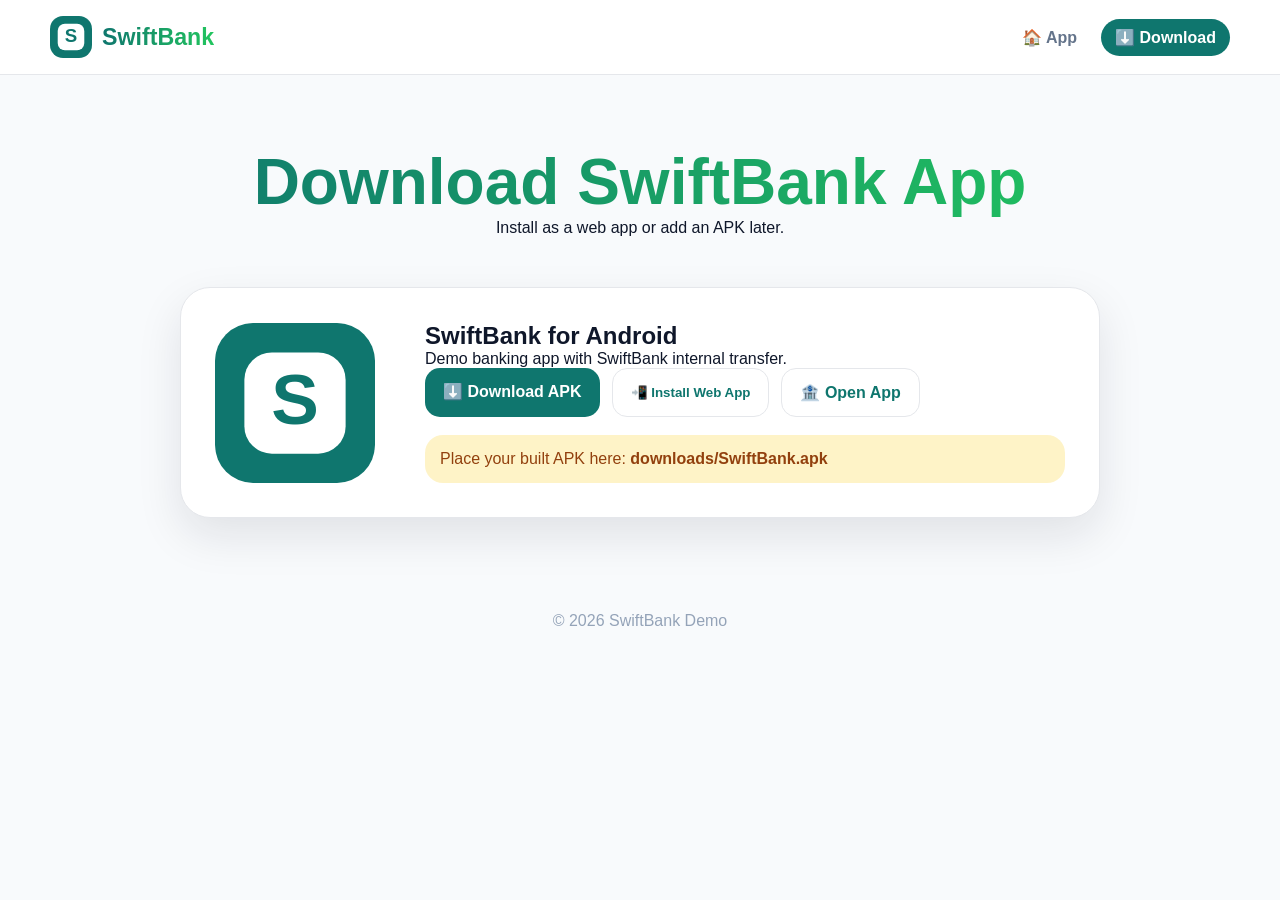
==== commit d6498fea: "Add files via upload" ====
--- a/download.html
+++ b/download.html
@@ -1,64 +1 @@
-<!DOCTYPE html>
-<html lang="en">
-<head>
-  <link rel="icon" type="image/svg+xml" href="assets/swiftbank-logo.svg">
-  <link rel="manifest" href="manifest.json">
-  <meta name="theme-color" content="#0f766e">
-  <meta charset="UTF-8">
-  <meta name="viewport" content="width=device-width, initial-scale=1.0">
-  <title>Download SwiftBank</title>
-  <link rel="stylesheet" href="style.css">
-</head>
-<body>
-<header class="site-header"><nav class="navbar"><a href="index.html" class="nav-logo"><img src="assets/swiftbank-logo.svg"><span>SwiftBank</span></a><ul class="nav-menu"><li><a class="nav-link" href="index.html">🏠 App</a></li><li><a class="nav-link active" href="download.html">⬇️ Download</a></li></ul></nav></header>
-<main><section class="download-hero"><h1>Download SwiftBank App</h1><p>Install as a web app or add an APK later.</p></section><section class="download-card"><img class="app-icon" src="assets/swiftbank-logo.svg"><div><h2>SwiftBank for Android</h2><p>Online demo banking app with Firebase transfer sync.</p><div class="button-row" id="downloadButtons"><a class="btn btn-primary" id="apkDownloadBtn" href="downloads/SwiftBank.apk" download>⬇️ Download APK</a><button class="btn btn-ghost" id="pwaInstallBtn">📲 Install Web App</button><a class="btn btn-ghost" href="index.html">🏦 Open App</a></div><div id="installedNotice" class="notice" style="display:none;">✅ SwiftBank is already installed on this device. Use the app from your home screen or app launcher.</div><div class="notice">Place your built APK here: <strong>downloads/SwiftBank.apk</strong></div></div></section></main><footer class="footer">© 2026 SwiftBank Online Demo</footer>
-<script>
-let d=null;
-const pwaInstallBtn=document.getElementById('pwaInstallBtn');
-const downloadButtons=document.getElementById('downloadButtons');
-const installedNotice=document.getElementById('installedNotice');
-
-function isInstalledMode(){
-  return window.matchMedia('(display-mode: standalone)').matches || window.navigator.standalone===true || localStorage.getItem('swiftbank_app_installed')==='yes';
-}
-
-function updateDownloadPage(){
-  if(isInstalledMode()){
-    if(downloadButtons)downloadButtons.style.display='none';
-    if(installedNotice)installedNotice.style.display='block';
-  }else{
-    if(downloadButtons)downloadButtons.style.display='flex';
-    if(installedNotice)installedNotice.style.display='none';
-  }
-}
-
-window.addEventListener('beforeinstallprompt',e=>{
-  e.preventDefault();
-  d=e;
-  updateDownloadPage();
-});
-
-if(pwaInstallBtn){
-  pwaInstallBtn.onclick=async()=>{
-    if(!d)return alert('Use browser menu: Add to Home screen / Install app.');
-    d.prompt();
-    await d.userChoice;
-    d=null;
-    updateDownloadPage();
-  };
-}
-
-window.addEventListener('appinstalled',()=>{
-  localStorage.setItem('swiftbank_app_installed','yes');
-  updateDownloadPage();
-});
-
-window.matchMedia('(display-mode: standalone)').addEventListener?.('change',updateDownloadPage);
-
-updateDownloadPage();
-
-if('serviceWorker'in navigator){
-  window.addEventListener('load',()=>navigator.serviceWorker.register('service-worker.js'));
-}
-</script>
-</body></html>+<!DOCTYPE html><html lang="en"><head><link rel="icon" type="image/svg+xml" href="assets/swiftbank-logo.svg"><link rel="manifest" href="manifest.json"><meta name="theme-color" content="#0f766e"><meta charset="UTF-8"><meta name="viewport" content="width=device-width, initial-scale=1.0"><title>Download SwiftBank</title><link rel="stylesheet" href="style.css"></head><body><header class="site-header"><nav class="navbar"><a href="index.html" class="nav-logo"><img src="assets/swiftbank-logo.svg"><span>SwiftBank</span></a><ul class="nav-menu"><li><a class="nav-link" href="index.html">🏠 App</a></li><li><a class="nav-link active" href="download.html">⬇️ Download</a></li></ul></nav></header><main><section class="download-hero"><h1>Download SwiftBank App</h1><p>Install as a web app or add an APK later.</p></section><section class="download-card"><img class="app-icon" src="assets/swiftbank-logo.svg"><div><h2>SwiftBank for Android</h2><p>Demo banking app with SwiftBank internal transfer.</p><div class="button-row"><a class="btn btn-primary" href="downloads/SwiftBank.apk" download>⬇️ Download APK</a><button class="btn btn-ghost" id="pwaInstallBtn">📲 Install Web App</button><a class="btn btn-ghost" href="index.html">🏦 Open App</a></div><div class="notice">Place your built APK here: <strong>downloads/SwiftBank.apk</strong></div></div></section></main><footer class="footer">© 2026 SwiftBank Demo</footer><script>let d=null;window.addEventListener('beforeinstallprompt',e=>{e.preventDefault();d=e;});document.getElementById('pwaInstallBtn').onclick=async()=>{if(!d)return alert('Use browser menu: Add to Home screen / Install app.');d.prompt();await d.userChoice;d=null;};if('serviceWorker'in navigator){window.addEventListener('load',()=>navigator.serviceWorker.register('service-worker.js'));}</script></body></html>
--- a/style.css
+++ b/style.css
@@ -18,18 +18,13 @@
 .card{background:linear-gradient(135deg,#0f766e,#064e3b);color:white;border-radius:24px;padding:26px;box-shadow:0 15px 35px rgba(15,118,110,.25);margin-bottom:22px;min-height:245px;display:flex;flex-direction:column;justify-content:space-between}.card small{color:#ccfbf1}.balance-row{display:flex;justify-content:space-between;align-items:center;gap:14px;margin-top:12px}.balance{font-size:48px;font-weight:900}.hide-btn{background:rgba(255,255,255,.2);color:white;border:0;padding:10px 16px;border-radius:14px;cursor:pointer;font-weight:800;min-width:80px}.card-number{margin-top:25px;display:flex;justify-content:space-between;font-size:15px;letter-spacing:2px;color:#ecfeff}
 .quick-actions{display:grid;grid-template-columns:repeat(4,1fr);gap:16px;margin-bottom:22px}.action{background:white;border-radius:18px;padding:20px 12px;text-align:center;box-shadow:var(--shadow);cursor:pointer;border:1px solid var(--border);min-height:120px;display:flex;flex-direction:column;justify-content:center}.action span{font-size:34px;margin-bottom:8px}.action p{font-size:13px;color:#334155;font-weight:800}
 .section-title{display:flex;justify-content:space-between;align-items:center;margin:12px 0}.section-title button{background:none;border:0;color:var(--green);font-weight:900;cursor:pointer}
-.transaction{display:flex;align-items:center;justify-content:space-between;background:white;border-radius:18px;padding:16px;margin-bottom:10px;box-shadow:0 8px 20px rgba(15,23,42,.05);gap:12px;border:1px solid var(--border)}
-.transaction-left{display:flex;align-items:center;gap:12px}.transaction-icon{width:44px;height:44px;border-radius:14px;display:grid;place-items:center;background:#ecfdf5;color:var(--green);font-size:20px;flex-shrink:0}.transaction-info h4{font-size:15px;margin-bottom:4px}.transaction-info p{font-size:12px;color:var(--muted)}.amount{font-weight:900;white-space:nowrap}.credit{color:#16a34a}.debit{color:#dc2626}
+.transaction,.user-card{display:flex;align-items:center;justify-content:space-between;background:white;border-radius:18px;padding:16px;margin-bottom:10px;box-shadow:0 8px 20px rgba(15,23,42,.05);gap:12px;border:1px solid var(--border)}
+.transaction-left{display:flex;align-items:center;gap:12px}.transaction-icon,.user-badge{width:44px;height:44px;border-radius:14px;display:grid;place-items:center;background:#ecfdf5;color:var(--green);font-size:20px;flex-shrink:0}.transaction-info h4{font-size:15px;margin-bottom:4px}.transaction-info p,.user-card p{font-size:12px;color:var(--muted)}.amount{font-weight:900;white-space:nowrap}.credit{color:#16a34a}.debit{color:#dc2626}
+.user-badge{border-radius:50%;background:var(--green);color:white;font-weight:900}.copy-btn{width:auto;padding:10px 13px;font-size:13px}
 .bottom-nav{position:fixed;bottom:0;left:0;width:100%;background:white;display:grid;grid-template-columns:repeat(4,1fr);border-top:1px solid var(--border);padding:8px 0 12px;z-index:5}.nav-item{text-align:center;color:#94a3b8;font-size:11px;cursor:pointer;font-weight:800}.nav-item span{display:block;font-size:20px;margin-bottom:4px}.nav-item.active{color:var(--green)}
 .transfer-box,.settings-box,.analytics-box{background:white;padding:24px;border-radius:22px;box-shadow:var(--shadow);margin-bottom:16px;width:100%}.success-message,.danger-message{display:none;padding:13px;border-radius:14px;margin-bottom:15px;font-size:14px;font-weight:800}.success-message{background:#dcfce7;color:#166534}.danger-message{background:#fee2e2;color:#991b1b}.stat-grid{display:grid;grid-template-columns:repeat(4,1fr);gap:16px}.stat{background:var(--soft);border-radius:18px;padding:20px;min-height:130px;display:flex;flex-direction:column;justify-content:center}.stat p{color:var(--muted);font-size:13px;margin-bottom:8px}.stat h3{font-size:24px}.small-warning{font-size:12px;color:var(--muted);line-height:1.5;margin-top:12px;background:var(--soft);padding:12px;border-radius:14px}
 .pin-modal,.loading-overlay{position:fixed;inset:0;display:none;align-items:center;justify-content:center;z-index:100;padding:20px}.pin-modal{background:rgba(15,23,42,.72)}.loading-overlay{background:rgba(6,32,46,.94);color:white;flex-direction:column;gap:14px}.pin-modal.active,.loading-overlay.active{display:flex}.pin-box{width:100%;max-width:360px;background:white;border-radius:24px;padding:22px}.modal-actions{display:grid;grid-template-columns:1fr 1fr;gap:10px;margin-top:10px}.spinner{width:44px;height:44px;border:4px solid rgba(255,255,255,.25);border-top-color:white;border-radius:50%;animation:spin .8s linear infinite}@keyframes spin{to{transform:rotate(360deg)}}
 .download-hero{width:min(1050px,92%);margin:auto;padding:70px 0 30px;text-align:center}.download-hero h1{font-size:clamp(2.3rem,5vw,4.4rem);background:linear-gradient(90deg,#0f766e,#22c55e);-webkit-background-clip:text;-webkit-text-fill-color:transparent}.download-card{width:min(920px,92%);margin:20px auto 70px;padding:34px;border-radius:30px;background:white;border:1px solid var(--border);box-shadow:var(--shadow);display:grid;grid-template-columns:180px 1fr;gap:30px;align-items:center}.app-icon{width:160px;height:160px;border-radius:38px}.button-row{display:flex;gap:12px;flex-wrap:wrap}.notice{margin-top:18px;padding:15px;border-radius:18px;background:#fef3c7;color:#92400e}.footer{text-align:center;color:#94a3b8;padding:24px}
-.status-pill{display:inline-block;margin-top:8px;padding:7px 11px;border-radius:999px;background:#ecfdf5;color:#047857;font-size:12px;font-weight:900}
 @media(min-width:760px){#homeScreen.active{display:grid;grid-template-columns:minmax(0,1.2fr) minmax(360px,.8fr);gap:28px;align-items:start}#transferScreen .transfer-box{display:grid;grid-template-columns:repeat(2,1fr);gap:18px;align-items:end}#transferScreen .transfer-box .btn,#transferScreen .transfer-box .small-warning{grid-column:span 2}}
 @media(max-width:820px){.menu-toggle{display:block}.nav-menu{position:absolute;top:74px;left:4%;right:4%;display:none;flex-direction:column;padding:16px;background:white;border:1px solid var(--border);border-radius:18px;box-shadow:var(--shadow)}.nav-menu.show{display:flex}.download-card{grid-template-columns:1fr;text-align:center}.button-row{justify-content:center}.app-icon{margin:auto}}
-@media(max-width:759px){.login-page{padding:0}.login-card{min-height:100vh;max-width:100%;border-radius:0}.screen{padding:24px 24px 90px}.user-box h2{font-size:22px}.balance{font-size:32px}.card{min-height:auto;padding:22px}.quick-actions{grid-template-columns:repeat(2,1fr);gap:12px}.action{min-height:auto}.stat-grid{grid-template-columns:repeat(2,1fr)}}
-
-/* INSTALLED APP DOWNLOAD HIDE FIX */
-#downloadButtons {
-  display: flex;
-}
+@media(max-width:759px){.login-page{padding:0}.login-card{min-height:100vh;max-width:100%;border-radius:0}.screen{padding:24px 24px 90px}.user-box h2{font-size:22px}.balance{font-size:32px}.card{min-height:auto;padding:22px}.quick-actions{grid-template-columns:repeat(2,1fr);gap:12px}.action{min-height:auto}.stat-grid{grid-template-columns:repeat(2,1fr)}.user-card{align-items:flex-start}.copy-btn{width:100%;margin-top:8px}}
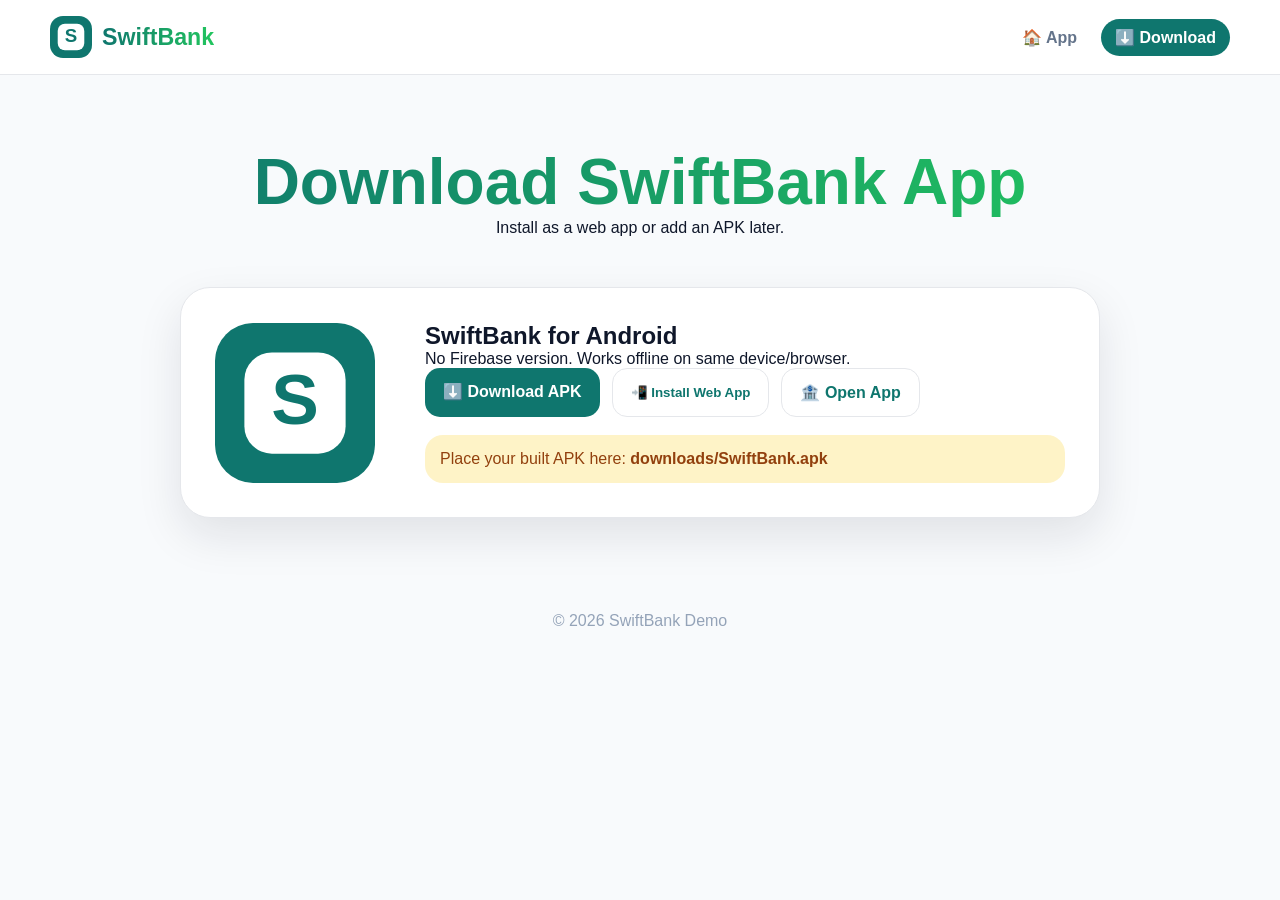
==== commit 0939b462: "Add files via upload" ====
--- a/download.html
+++ b/download.html
@@ -1 +1 @@
-<!DOCTYPE html><html lang="en"><head><link rel="icon" type="image/svg+xml" href="assets/swiftbank-logo.svg"><link rel="manifest" href="manifest.json"><meta name="theme-color" content="#0f766e"><meta charset="UTF-8"><meta name="viewport" content="width=device-width, initial-scale=1.0"><title>Download SwiftBank</title><link rel="stylesheet" href="style.css"></head><body><header class="site-header"><nav class="navbar"><a href="index.html" class="nav-logo"><img src="assets/swiftbank-logo.svg"><span>SwiftBank</span></a><ul class="nav-menu"><li><a class="nav-link" href="index.html">🏠 App</a></li><li><a class="nav-link active" href="download.html">⬇️ Download</a></li></ul></nav></header><main><section class="download-hero"><h1>Download SwiftBank App</h1><p>Install as a web app or add an APK later.</p></section><section class="download-card"><img class="app-icon" src="assets/swiftbank-logo.svg"><div><h2>SwiftBank for Android</h2><p>Demo banking app with SwiftBank internal transfer.</p><div class="button-row"><a class="btn btn-primary" href="downloads/SwiftBank.apk" download>⬇️ Download APK</a><button class="btn btn-ghost" id="pwaInstallBtn">📲 Install Web App</button><a class="btn btn-ghost" href="index.html">🏦 Open App</a></div><div class="notice">Place your built APK here: <strong>downloads/SwiftBank.apk</strong></div></div></section></main><footer class="footer">© 2026 SwiftBank Demo</footer><script>let d=null;window.addEventListener('beforeinstallprompt',e=>{e.preventDefault();d=e;});document.getElementById('pwaInstallBtn').onclick=async()=>{if(!d)return alert('Use browser menu: Add to Home screen / Install app.');d.prompt();await d.userChoice;d=null;};if('serviceWorker'in navigator){window.addEventListener('load',()=>navigator.serviceWorker.register('service-worker.js'));}</script></body></html>+<!DOCTYPE html><html lang="en"><head><link rel="icon" type="image/svg+xml" href="assets/swiftbank-logo.svg"><link rel="manifest" href="manifest.json"><meta name="theme-color" content="#0f766e"><meta charset="UTF-8"><meta name="viewport" content="width=device-width, initial-scale=1.0"><title>Download SwiftBank</title><link rel="stylesheet" href="style.css"></head><body><header class="site-header"><nav class="navbar"><a href="index.html" class="nav-logo"><img src="assets/swiftbank-logo.svg"><span>SwiftBank</span></a><ul class="nav-menu"><li><a class="nav-link" href="index.html">🏠 App</a></li><li><a class="nav-link active" href="download.html">⬇️ Download</a></li></ul></nav></header><main><section class="download-hero"><h1>Download SwiftBank App</h1><p>Install as a web app or add an APK later.</p></section><section class="download-card"><img class="app-icon" src="assets/swiftbank-logo.svg"><div><h2>SwiftBank for Android</h2><p>No Firebase version. Works offline on same device/browser.</p><div class="button-row" id="downloadButtons"><a class="btn btn-primary" href="downloads/SwiftBank.apk" download>⬇️ Download APK</a><button class="btn btn-ghost" id="pwaInstallBtn">📲 Install Web App</button><a class="btn btn-ghost" href="index.html">🏦 Open App</a></div><div id="installedNotice" class="notice" style="display:none;">✅ SwiftBank is already installed on this device.</div><div class="notice">Place your built APK here: <strong>downloads/SwiftBank.apk</strong></div></div></section></main><footer class="footer">© 2026 SwiftBank Demo</footer><script>let d=null;const pwa=document.getElementById('pwaInstallBtn'),buttons=document.getElementById('downloadButtons'),notice=document.getElementById('installedNotice');function installed(){return window.matchMedia('(display-mode: standalone)').matches||window.navigator.standalone===true||localStorage.getItem('swiftbank_app_installed')==='yes'}function update(){if(installed()){buttons.style.display='none';notice.style.display='block'}else{buttons.style.display='flex';notice.style.display='none'}}window.addEventListener('beforeinstallprompt',e=>{e.preventDefault();d=e;update()});pwa.onclick=async()=>{if(!d)return alert('Use browser menu: Add to Home screen / Install app.');d.prompt();await d.userChoice;d=null;update()};window.addEventListener('appinstalled',()=>{localStorage.setItem('swiftbank_app_installed','yes');update()});update();if('serviceWorker'in navigator){window.addEventListener('load',()=>navigator.serviceWorker.register('service-worker.js'));}</script></body></html>
--- a/style.css
+++ b/style.css
@@ -1,6 +1,6 @@
 
 *{margin:0;padding:0;box-sizing:border-box}
-:root{--green:#0f766e;--dark:#07111f;--text:#0f172a;--muted:#64748b;--border:#e5e7eb;--soft:#f1f5f9;--shadow:0 18px 45px rgba(15,23,42,.10)}
+:root{--green:#0f766e;--text:#0f172a;--muted:#64748b;--border:#e5e7eb;--soft:#f1f5f9;--shadow:0 18px 45px rgba(15,23,42,.10)}
 body{font-family:"Segoe UI",Arial,sans-serif;min-height:100vh;background:#f8fafc;color:var(--text);overflow-x:hidden}
 .site-header{position:sticky;top:0;z-index:50;background:rgba(255,255,255,.92);backdrop-filter:blur(18px);border-bottom:1px solid var(--border)}
 .navbar{width:min(1180px,94%);margin:auto;min-height:74px;display:flex;align-items:center;justify-content:space-between}
@@ -15,16 +15,16 @@
 .form-group{margin-bottom:16px}label{display:block;font-size:13px;margin-bottom:7px;font-weight:800}input,select{width:100%;padding:15px;border:1px solid #d1d5db;border-radius:15px;outline:0;font-size:15px;background:white}
 .page{min-height:100vh;display:none}.page.active{display:block}.screen{display:none;animation:fadeIn .25s ease;padding:34px 34px 105px;min-height:calc(100vh - 74px)}.screen.active{display:block}@keyframes fadeIn{from{opacity:0;transform:translateY(8px)}to{opacity:1;transform:translateY(0)}}
 .topbar{display:flex;align-items:center;justify-content:space-between;margin-bottom:22px;gap:15px}.user-box h2{font-size:28px}.user-box p{color:var(--muted);font-size:14px;margin-top:4px}.top-actions{display:flex;align-items:center;gap:10px}.install-small{display:none}.avatar{width:48px;height:48px;border-radius:50%;background:var(--green);color:white;display:grid;place-items:center;font-weight:900}
+.status-pill{display:inline-block;margin-top:8px;padding:7px 11px;border-radius:999px;background:#ecfdf5;color:#047857;font-size:12px;font-weight:900}
 .card{background:linear-gradient(135deg,#0f766e,#064e3b);color:white;border-radius:24px;padding:26px;box-shadow:0 15px 35px rgba(15,118,110,.25);margin-bottom:22px;min-height:245px;display:flex;flex-direction:column;justify-content:space-between}.card small{color:#ccfbf1}.balance-row{display:flex;justify-content:space-between;align-items:center;gap:14px;margin-top:12px}.balance{font-size:48px;font-weight:900}.hide-btn{background:rgba(255,255,255,.2);color:white;border:0;padding:10px 16px;border-radius:14px;cursor:pointer;font-weight:800;min-width:80px}.card-number{margin-top:25px;display:flex;justify-content:space-between;font-size:15px;letter-spacing:2px;color:#ecfeff}
 .quick-actions{display:grid;grid-template-columns:repeat(4,1fr);gap:16px;margin-bottom:22px}.action{background:white;border-radius:18px;padding:20px 12px;text-align:center;box-shadow:var(--shadow);cursor:pointer;border:1px solid var(--border);min-height:120px;display:flex;flex-direction:column;justify-content:center}.action span{font-size:34px;margin-bottom:8px}.action p{font-size:13px;color:#334155;font-weight:800}
 .section-title{display:flex;justify-content:space-between;align-items:center;margin:12px 0}.section-title button{background:none;border:0;color:var(--green);font-weight:900;cursor:pointer}
-.transaction,.user-card{display:flex;align-items:center;justify-content:space-between;background:white;border-radius:18px;padding:16px;margin-bottom:10px;box-shadow:0 8px 20px rgba(15,23,42,.05);gap:12px;border:1px solid var(--border)}
-.transaction-left{display:flex;align-items:center;gap:12px}.transaction-icon,.user-badge{width:44px;height:44px;border-radius:14px;display:grid;place-items:center;background:#ecfdf5;color:var(--green);font-size:20px;flex-shrink:0}.transaction-info h4{font-size:15px;margin-bottom:4px}.transaction-info p,.user-card p{font-size:12px;color:var(--muted)}.amount{font-weight:900;white-space:nowrap}.credit{color:#16a34a}.debit{color:#dc2626}
-.user-badge{border-radius:50%;background:var(--green);color:white;font-weight:900}.copy-btn{width:auto;padding:10px 13px;font-size:13px}
+.transaction{display:flex;align-items:center;justify-content:space-between;background:white;border-radius:18px;padding:16px;margin-bottom:10px;box-shadow:0 8px 20px rgba(15,23,42,.05);gap:12px;border:1px solid var(--border)}
+.transaction-left{display:flex;align-items:center;gap:12px}.transaction-icon{width:44px;height:44px;border-radius:14px;display:grid;place-items:center;background:#ecfdf5;color:var(--green);font-size:20px;flex-shrink:0}.transaction-info h4{font-size:15px;margin-bottom:4px}.transaction-info p{font-size:12px;color:var(--muted)}.amount{font-weight:900;white-space:nowrap}.credit{color:#16a34a}.debit{color:#dc2626}
 .bottom-nav{position:fixed;bottom:0;left:0;width:100%;background:white;display:grid;grid-template-columns:repeat(4,1fr);border-top:1px solid var(--border);padding:8px 0 12px;z-index:5}.nav-item{text-align:center;color:#94a3b8;font-size:11px;cursor:pointer;font-weight:800}.nav-item span{display:block;font-size:20px;margin-bottom:4px}.nav-item.active{color:var(--green)}
 .transfer-box,.settings-box,.analytics-box{background:white;padding:24px;border-radius:22px;box-shadow:var(--shadow);margin-bottom:16px;width:100%}.success-message,.danger-message{display:none;padding:13px;border-radius:14px;margin-bottom:15px;font-size:14px;font-weight:800}.success-message{background:#dcfce7;color:#166534}.danger-message{background:#fee2e2;color:#991b1b}.stat-grid{display:grid;grid-template-columns:repeat(4,1fr);gap:16px}.stat{background:var(--soft);border-radius:18px;padding:20px;min-height:130px;display:flex;flex-direction:column;justify-content:center}.stat p{color:var(--muted);font-size:13px;margin-bottom:8px}.stat h3{font-size:24px}.small-warning{font-size:12px;color:var(--muted);line-height:1.5;margin-top:12px;background:var(--soft);padding:12px;border-radius:14px}
 .pin-modal,.loading-overlay{position:fixed;inset:0;display:none;align-items:center;justify-content:center;z-index:100;padding:20px}.pin-modal{background:rgba(15,23,42,.72)}.loading-overlay{background:rgba(6,32,46,.94);color:white;flex-direction:column;gap:14px}.pin-modal.active,.loading-overlay.active{display:flex}.pin-box{width:100%;max-width:360px;background:white;border-radius:24px;padding:22px}.modal-actions{display:grid;grid-template-columns:1fr 1fr;gap:10px;margin-top:10px}.spinner{width:44px;height:44px;border:4px solid rgba(255,255,255,.25);border-top-color:white;border-radius:50%;animation:spin .8s linear infinite}@keyframes spin{to{transform:rotate(360deg)}}
 .download-hero{width:min(1050px,92%);margin:auto;padding:70px 0 30px;text-align:center}.download-hero h1{font-size:clamp(2.3rem,5vw,4.4rem);background:linear-gradient(90deg,#0f766e,#22c55e);-webkit-background-clip:text;-webkit-text-fill-color:transparent}.download-card{width:min(920px,92%);margin:20px auto 70px;padding:34px;border-radius:30px;background:white;border:1px solid var(--border);box-shadow:var(--shadow);display:grid;grid-template-columns:180px 1fr;gap:30px;align-items:center}.app-icon{width:160px;height:160px;border-radius:38px}.button-row{display:flex;gap:12px;flex-wrap:wrap}.notice{margin-top:18px;padding:15px;border-radius:18px;background:#fef3c7;color:#92400e}.footer{text-align:center;color:#94a3b8;padding:24px}
 @media(min-width:760px){#homeScreen.active{display:grid;grid-template-columns:minmax(0,1.2fr) minmax(360px,.8fr);gap:28px;align-items:start}#transferScreen .transfer-box{display:grid;grid-template-columns:repeat(2,1fr);gap:18px;align-items:end}#transferScreen .transfer-box .btn,#transferScreen .transfer-box .small-warning{grid-column:span 2}}
 @media(max-width:820px){.menu-toggle{display:block}.nav-menu{position:absolute;top:74px;left:4%;right:4%;display:none;flex-direction:column;padding:16px;background:white;border:1px solid var(--border);border-radius:18px;box-shadow:var(--shadow)}.nav-menu.show{display:flex}.download-card{grid-template-columns:1fr;text-align:center}.button-row{justify-content:center}.app-icon{margin:auto}}
-@media(max-width:759px){.login-page{padding:0}.login-card{min-height:100vh;max-width:100%;border-radius:0}.screen{padding:24px 24px 90px}.user-box h2{font-size:22px}.balance{font-size:32px}.card{min-height:auto;padding:22px}.quick-actions{grid-template-columns:repeat(2,1fr);gap:12px}.action{min-height:auto}.stat-grid{grid-template-columns:repeat(2,1fr)}.user-card{align-items:flex-start}.copy-btn{width:100%;margin-top:8px}}
+@media(max-width:759px){.login-page{padding:0}.login-card{min-height:100vh;max-width:100%;border-radius:0}.screen{padding:24px 24px 90px}.user-box h2{font-size:22px}.balance{font-size:32px}.card{min-height:auto;padding:22px}.quick-actions{grid-template-columns:repeat(2,1fr);gap:12px}.action{min-height:auto}.stat-grid{grid-template-columns:repeat(2,1fr)}}
